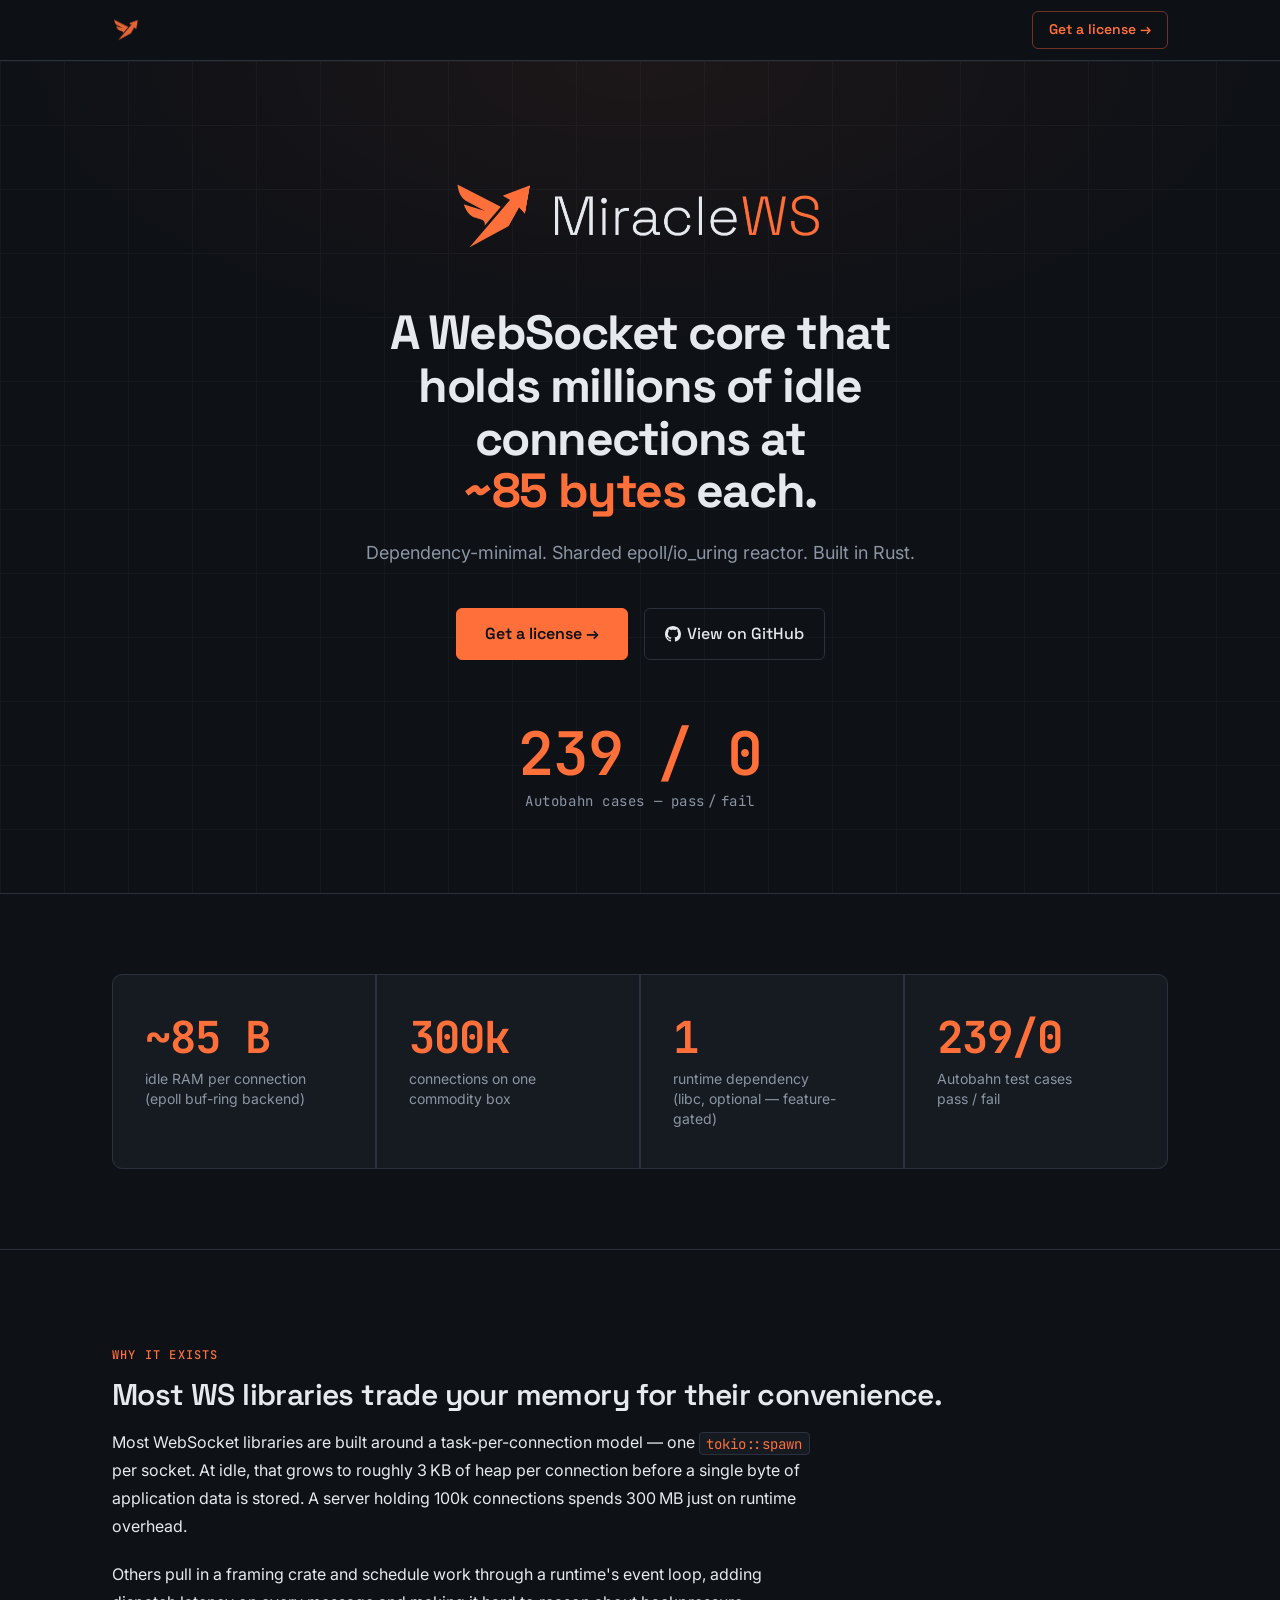
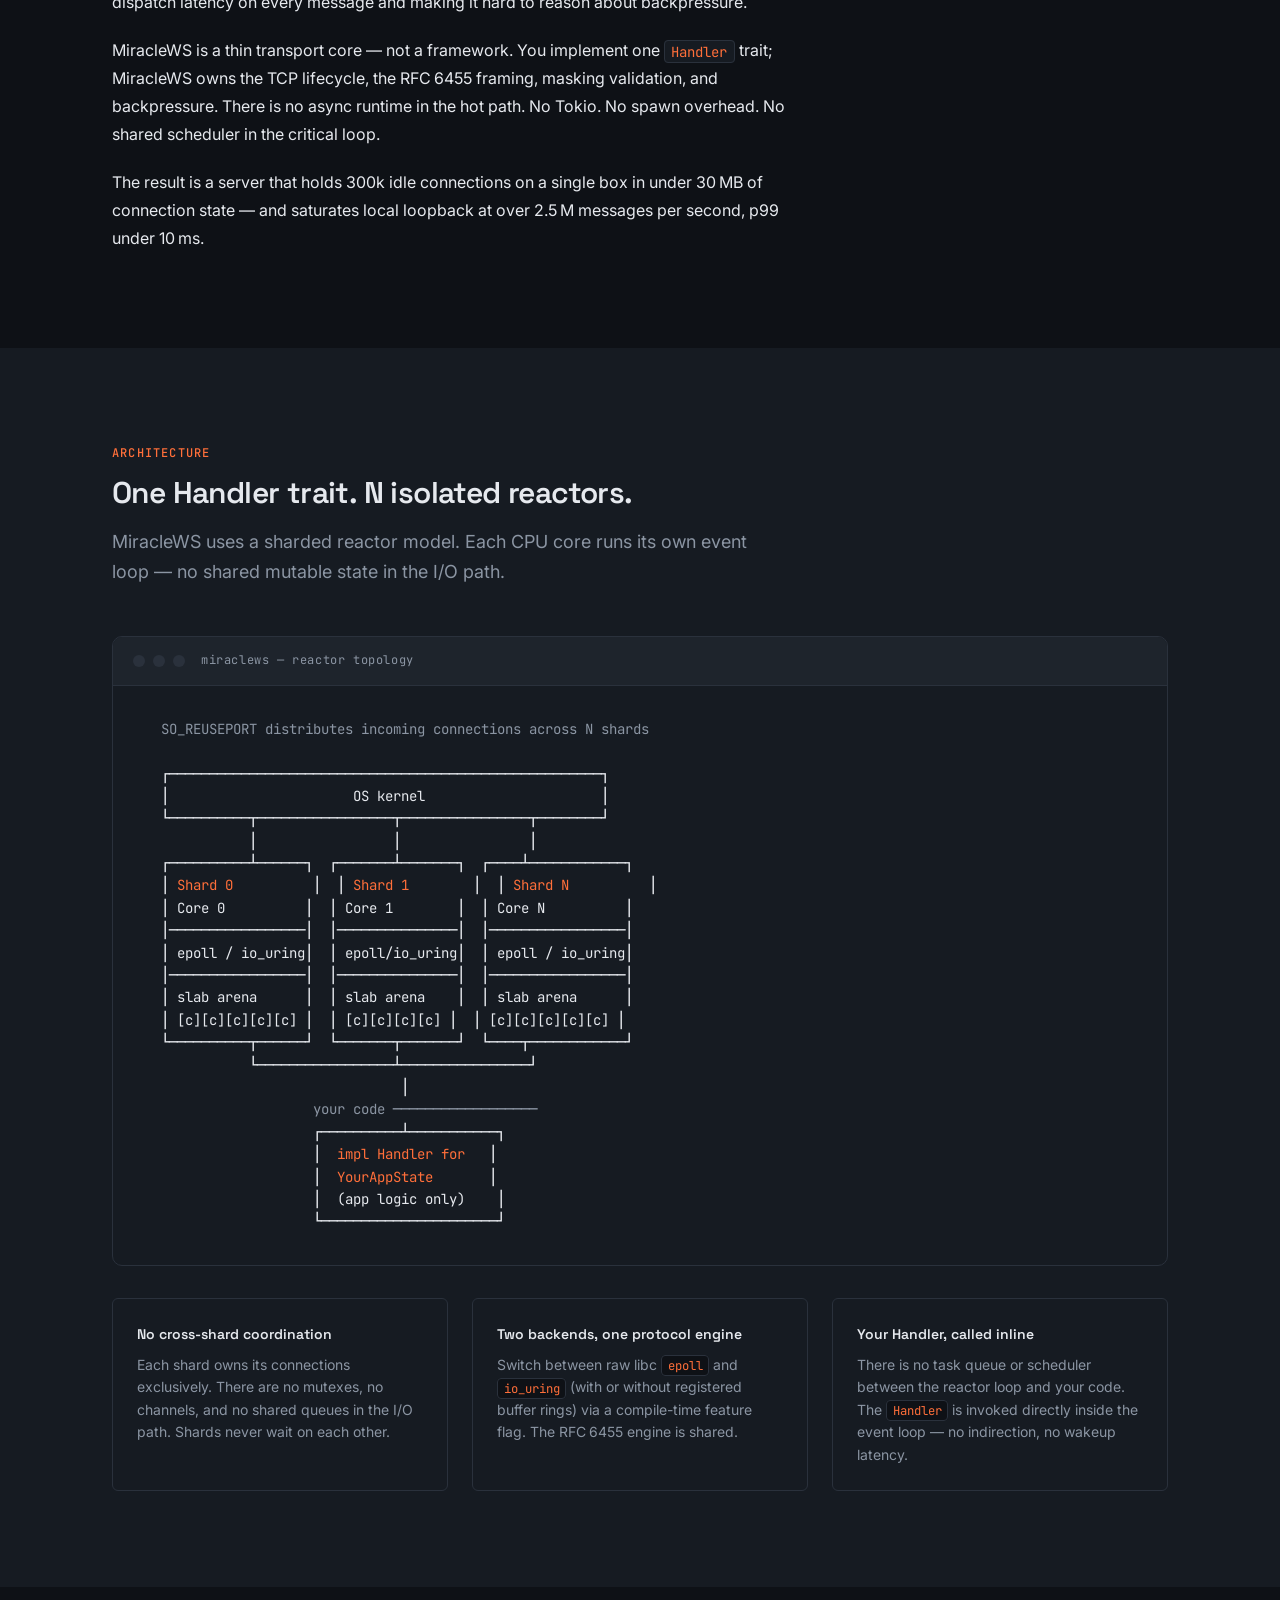
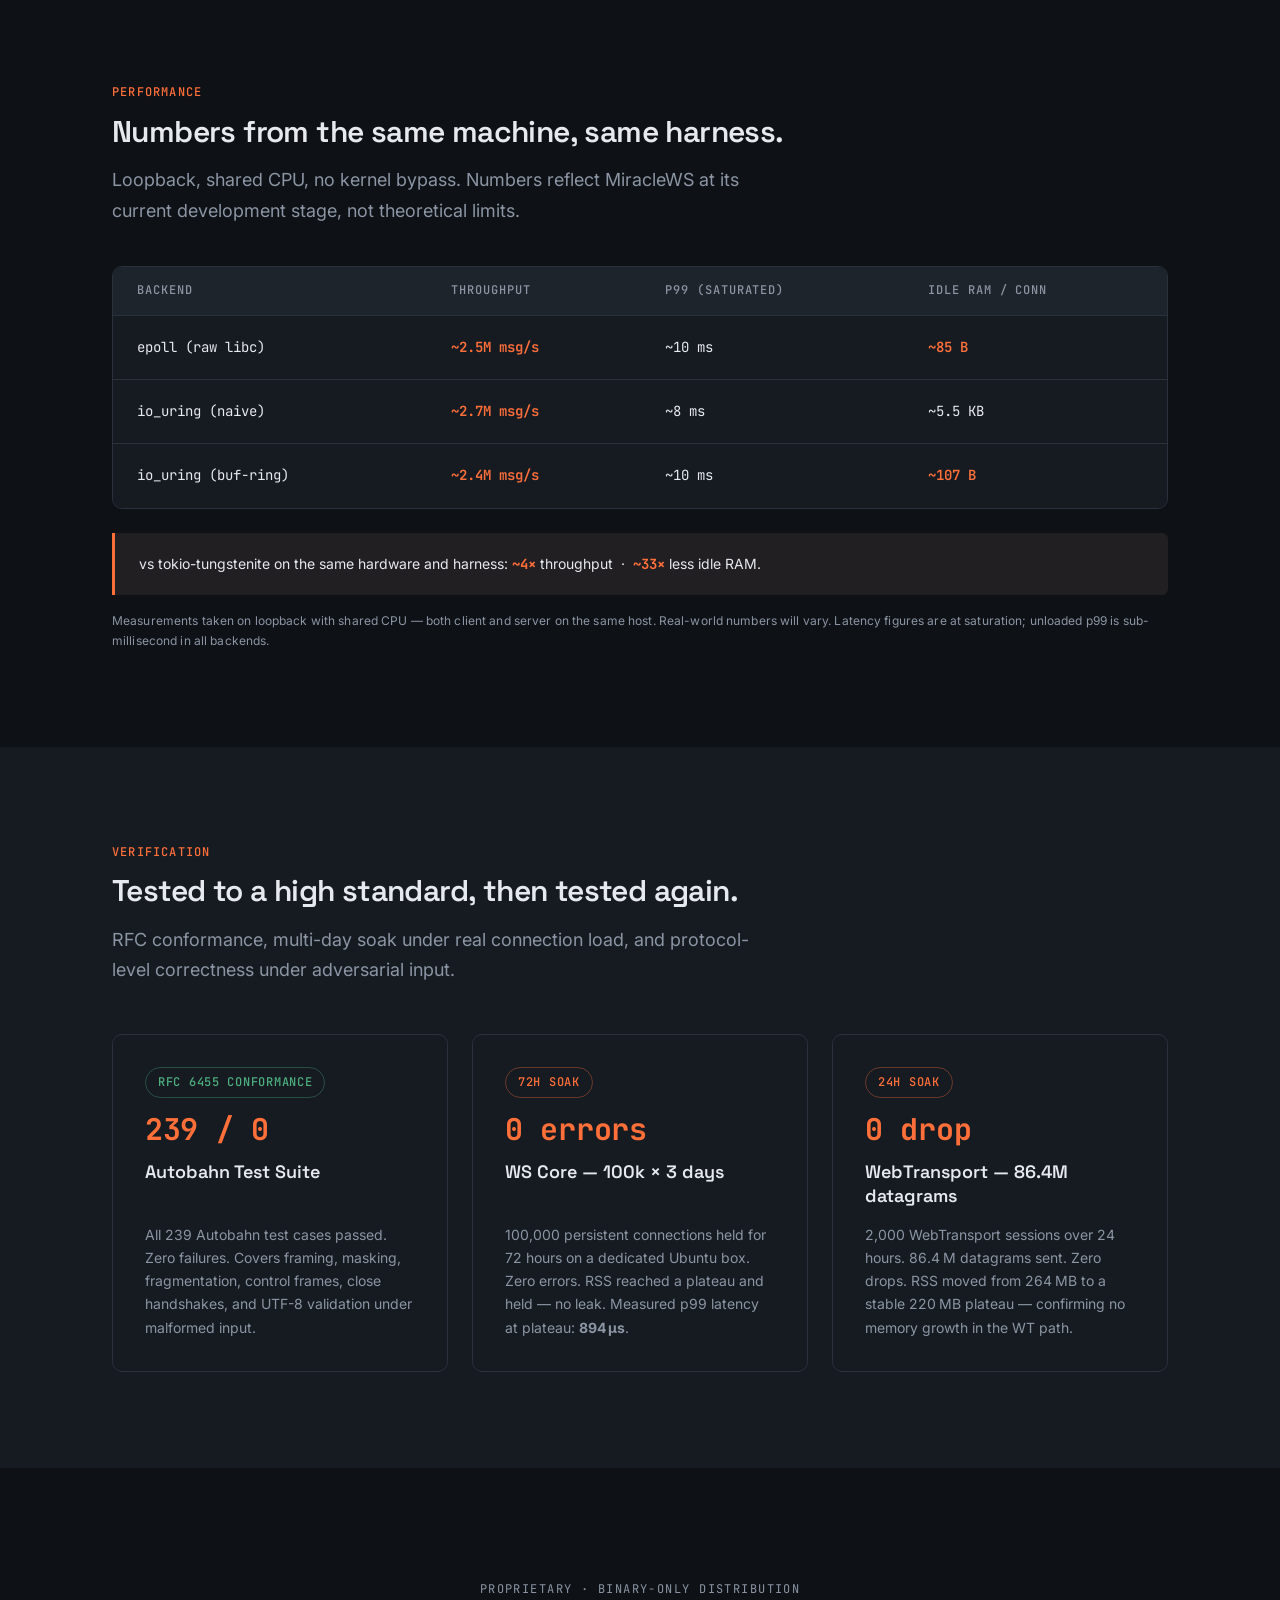
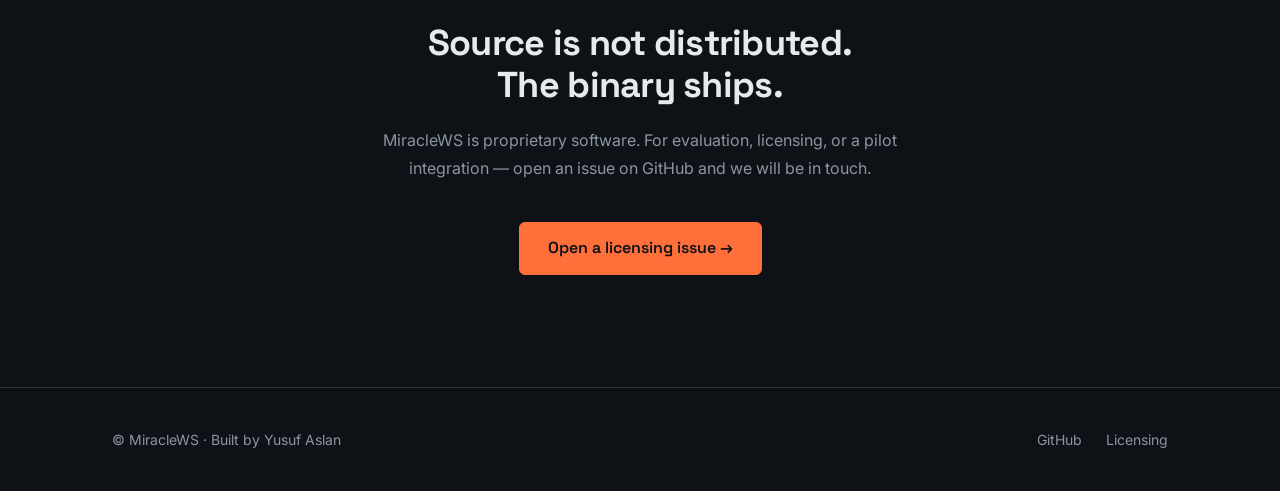
==== docs/index.html @ 21220ff1 "MiracleWS showcase: site, docs, logo, benchmarks" ====
<!DOCTYPE html>
<html lang="en">
<head>
  <meta charset="UTF-8" />
  <meta name="viewport" content="width=device-width, initial-scale=1.0" />
  <title>MiracleWS — high-performance WebSocket core</title>
  <meta name="description" content="A dependency-minimal WebSocket server core in Rust. Sharded epoll/io_uring reactor. ~85 bytes idle RAM per connection. 239/0 Autobahn pass/fail." />

  <!-- Open Graph -->
  <meta property="og:type"        content="website" />
  <meta property="og:url"         content="https://pikyusufaslan.github.io/miraclews/" />
  <meta property="og:title"       content="MiracleWS — high-performance WebSocket core" />
  <meta property="og:description" content="~85 B idle RAM/conn. 300k connections on one box. 1 runtime dependency. 239/0 Autobahn. Built in Rust." />
  <meta property="og:image"       content="assets/og-image.png" />
  <meta name="twitter:card"       content="summary_large_image" />

  <!-- Favicons -->
  <link rel="icon"       type="image/png" sizes="32x32"   href="assets/favicon-32.png" />
  <link rel="apple-touch-icon"             sizes="180x180" href="assets/favicon-180.png" />

  <!-- Fonts -->
  <link rel="preconnect" href="https://fonts.googleapis.com" />
  <link rel="preconnect" href="https://fonts.gstatic.com" crossorigin />
  <link
    rel="stylesheet"
    href="https://fonts.googleapis.com/css2?family=Inter:wght@400;500&family=JetBrains+Mono:wght@400;500;600;700&family=Space+Grotesk:wght@400;500;600;700&display=swap"
  />

  <link rel="stylesheet" href="style.css" />
</head>
<body>

  <!-- ============================================================
       Navigation
       ============================================================ -->
  <nav class="nav" aria-label="Site navigation">
    <div class="nav__inner">
      <a href="#hero" class="nav__logo" aria-label="MiracleWS — back to top">
        <img src="assets/logo-mark.png" alt="MiracleWS mark" height="28" width="28" />
      </a>
      <a href="https://github.com/pikyusufaslan/miraclews/issues" class="nav__cta">
        Get a license →
      </a>
    </div>
  </nav>

  <main>

    <!-- ============================================================
         1. Hero
         ============================================================ -->
    <section class="hero" id="hero" aria-labelledby="hero-heading">
      <div class="hero__inner">

        <a href="https://github.com/pikyusufaslan/miraclews" aria-label="MiracleWS on GitHub">
          <img
            src="assets/logo-wordmark-dark.png"
            alt="MiracleWS"
            class="hero__wordmark"
            width="380"
            height="86"
          />
        </a>

        <h1 class="hero__headline" id="hero-heading">
          A WebSocket core that holds millions of idle connections at
          <mark>~85&nbsp;bytes</mark> each.
        </h1>

        <p class="hero__sub">
          Dependency-minimal. Sharded epoll/io_uring reactor. Built in Rust.
        </p>

        <div class="hero__actions">
          <a
            href="https://github.com/pikyusufaslan/miraclews/issues"
            class="btn-primary"
          >
            Get a license →
          </a>
          <a
            href="https://github.com/pikyusufaslan/miraclews"
            class="btn-ghost"
          >
            <svg width="16" height="16" viewBox="0 0 16 16" fill="currentColor" aria-hidden="true">
              <path d="M8 0C3.58 0 0 3.58 0 8c0 3.54 2.29 6.53 5.47 7.59.4.07.55-.17.55-.38 0-.19-.01-.82-.01-1.49-2.01.37-2.53-.49-2.69-.94-.09-.23-.48-.94-.82-1.13-.28-.15-.68-.52-.01-.53.63-.01 1.08.58 1.23.82.72 1.21 1.87.87 2.33.66.07-.52.28-.87.51-1.07-1.78-.2-3.64-.89-3.64-3.95 0-.87.31-1.59.82-2.15-.08-.2-.36-1.02.08-2.12 0 0 .67-.21 2.2.82.64-.18 1.32-.27 2-.27.68 0 1.36.09 2 .27 1.53-1.04 2.2-.82 2.2-.82.44 1.1.16 1.92.08 2.12.51.56.82 1.27.82 2.15 0 3.07-1.87 3.75-3.65 3.95.29.25.54.73.54 1.48 0 1.07-.01 1.93-.01 2.2 0 .21.15.46.55.38A8.013 8.013 0 0016 8c0-4.42-3.58-8-8-8z"/>
            </svg>
            View on GitHub
          </a>
        </div>

        <!-- Ambient credibility stat -->
        <div class="hero__stat" aria-label="Autobahn test results: 239 pass, 0 fail">
          <span class="hero__stat-number" aria-hidden="true">239 / 0</span>
          <span class="hero__stat-label">Autobahn cases &mdash; pass&thinsp;/&thinsp;fail</span>
        </div>

      </div>
    </section>

    <!-- ============================================================
         2. At a glance — stat cards
         ============================================================ -->
    <section class="stats" aria-labelledby="stats-heading">
      <div class="container">
        <h2 id="stats-heading" class="sr-only">At a glance</h2>
        <div class="stats__grid">

          <div class="stat-card">
            <div class="stat-card__number" aria-label="approximately 85 bytes">~85 B</div>
            <div class="stat-card__label">idle RAM per connection<br />(epoll buf-ring backend)</div>
          </div>

          <div class="stat-card">
            <div class="stat-card__number" aria-label="300 thousand">300k</div>
            <div class="stat-card__label">connections on one commodity box</div>
          </div>

          <div class="stat-card">
            <div class="stat-card__number" aria-label="1">1</div>
            <div class="stat-card__label">runtime dependency<br />(libc, optional — feature-gated)</div>
          </div>

          <div class="stat-card">
            <div class="stat-card__number" aria-label="239 slash 0">239/0</div>
            <div class="stat-card__label">Autobahn test cases<br />pass / fail</div>
          </div>

        </div>
      </div>
    </section>

    <!-- ============================================================
         3. Why
         ============================================================ -->
    <section class="section why" aria-labelledby="why-heading">
      <div class="container">
        <span class="section-label">Why it exists</span>
        <h2 class="section-heading" id="why-heading">Most WS libraries trade your memory for their convenience.</h2>

        <div class="why__body">
          <p>
            Most WebSocket libraries are built around a task-per-connection model — one
            <code>tokio::spawn</code> per socket. At idle, that grows to roughly 3&thinsp;KB of heap
            per connection before a single byte of application data is stored. A server holding
            100k connections spends 300&thinsp;MB just on runtime overhead.
          </p>
          <p>
            Others pull in a framing crate and schedule work through a runtime's event loop,
            adding dispatch latency on every message and making it hard to reason about
            backpressure.
          </p>
          <p>
            MiracleWS is a thin transport core — not a framework. You implement one
            <code>Handler</code> trait; MiracleWS owns the TCP lifecycle, the RFC&thinsp;6455 framing,
            masking validation, and backpressure. There is no async runtime in the hot path.
            No Tokio. No spawn overhead. No shared scheduler in the critical loop.
          </p>
          <p>
            The result is a server that holds 300k idle connections on a single box in under
            30&thinsp;MB of connection state — and saturates local loopback at over 2.5&thinsp;M
            messages per second, p99 under 10&thinsp;ms.
          </p>
        </div>
      </div>
    </section>

    <!-- ============================================================
         4. How it works
         ============================================================ -->
    <section class="section section--alt how" aria-labelledby="how-heading">
      <div class="container">
        <span class="section-label">Architecture</span>
        <h2 class="section-heading" id="how-heading">One Handler trait. N isolated reactors.</h2>
        <p class="section-sub">
          MiracleWS uses a sharded reactor model. Each CPU core runs its own
          event loop — no shared mutable state in the I/O path.
        </p>

        <div class="how__diagram-wrapper" role="img" aria-label="Sharded reactor architecture diagram">
          <div class="how__diagram-header">
            <span class="how__diagram-dot"></span>
            <span class="how__diagram-dot"></span>
            <span class="how__diagram-dot"></span>
            <span class="how__diagram-title">miraclews — reactor topology</span>
          </div>
          <div class="how__diagram">
<pre>
<span class="dia-muted">  SO_REUSEPORT distributes incoming connections across N shards</span>

  ┌──────────────────────────────────────────────────────┐
  │                       OS kernel                      │
  └──────────┬─────────────────┬────────────────┬────────┘
             │                 │                │
  ┌──────────┴──────┐  ┌───────┴───────┐  ┌────┴────────────┐
  │ <span class="dia-accent">Shard 0</span>          │  │ <span class="dia-accent">Shard 1</span>        │  │ <span class="dia-accent">Shard N</span>          │
  │ Core 0          │  │ Core 1        │  │ Core N          │
  │─────────────────│  │───────────────│  │─────────────────│
  │ epoll / io_uring│  │ epoll/io_uring│  │ epoll / io_uring│
  │─────────────────│  │───────────────│  │─────────────────│
  │ slab arena      │  │ slab arena    │  │ slab arena      │
  │ [c][c][c][c][c] │  │ [c][c][c][c] │  │ [c][c][c][c][c] │
  └──────────┬──────┘  └───────┬───────┘  └────┬────────────┘
             └─────────────────┴────────────────┘
                                │
                     <span class="dia-muted">your code ──────────────────</span>
                     ┌──────────┴───────────┐
                     │  <span class="dia-accent">impl Handler for</span>   │
                     │  <span class="dia-accent">YourAppState</span>       │
                     │  (app logic only)    │
                     └──────────────────────┘
</pre>
          </div>
        </div>

        <div class="how__notes">
          <div class="how__note">
            <div class="how__note-title">No cross-shard coordination</div>
            <div class="how__note-body">
              Each shard owns its connections exclusively. There are no mutexes, no channels,
              and no shared queues in the I/O path. Shards never wait on each other.
            </div>
          </div>
          <div class="how__note">
            <div class="how__note-title">Two backends, one protocol engine</div>
            <div class="how__note-body">
              Switch between raw libc <code>epoll</code> and <code>io_uring</code> (with or
              without registered buffer rings) via a compile-time feature flag. The RFC&thinsp;6455
              engine is shared.
            </div>
          </div>
          <div class="how__note">
            <div class="how__note-title">Your Handler, called inline</div>
            <div class="how__note-body">
              There is no task queue or scheduler between the reactor loop and your code. The
              <code>Handler</code> is invoked directly inside the event loop — no indirection,
              no wakeup latency.
            </div>
          </div>
        </div>

      </div>
    </section>

    <!-- ============================================================
         5. Benchmarks
         ============================================================ -->
    <section class="section bench" aria-labelledby="bench-heading">
      <div class="container">
        <span class="section-label">Performance</span>
        <h2 class="section-heading" id="bench-heading">Numbers from the same machine, same harness.</h2>
        <p class="section-sub">
          Loopback, shared CPU, no kernel bypass. Numbers reflect MiracleWS at its current
          development stage, not theoretical limits.
        </p>

        <div class="bench__table-wrapper">
          <table class="bench-table" aria-label="MiracleWS backend benchmark results">
            <thead>
              <tr>
                <th scope="col">Backend</th>
                <th scope="col">Throughput</th>
                <th scope="col">p99 (saturated)</th>
                <th scope="col">Idle RAM / conn</th>
              </tr>
            </thead>
            <tbody>
              <tr>
                <td>epoll (raw libc)</td>
                <td class="num">~2.5M msg/s</td>
                <td class="num-plain">~10 ms</td>
                <td class="num">~85 B</td>
              </tr>
              <tr>
                <td>io_uring (naive)</td>
                <td class="num">~2.7M msg/s</td>
                <td class="num-plain">~8 ms</td>
                <td class="num-plain">~5.5 KB</td>
              </tr>
              <tr>
                <td>io_uring (buf-ring)</td>
                <td class="num">~2.4M msg/s</td>
                <td class="num-plain">~10 ms</td>
                <td class="num">~107 B</td>
              </tr>
            </tbody>
          </table>
        </div>

        <div class="bench__callout" role="note">
          vs tokio-tungstenite on the same hardware and harness:
          <strong>~4×</strong> throughput &nbsp;·&nbsp; <strong>~33×</strong> less idle RAM.
        </div>

        <p class="bench__note">
          Measurements taken on loopback with shared CPU — both client and server on the same
          host. Real-world numbers will vary. Latency figures are at saturation; unloaded
          p99 is sub-millisecond in all backends.
        </p>

      </div>
    </section>

    <!-- ============================================================
         6. Evidence
         ============================================================ -->
    <section class="section section--alt evidence" aria-labelledby="evidence-heading">
      <div class="container">
        <span class="section-label">Verification</span>
        <h2 class="section-heading" id="evidence-heading">Tested to a high standard, then tested again.</h2>
        <p class="section-sub">
          RFC conformance, multi-day soak under real connection load, and protocol-level
          correctness under adversarial input.
        </p>

        <div class="evidence__grid">

          <div class="evidence-card">
            <span class="evidence-card__badge evidence-card__badge--green">RFC 6455 Conformance</span>
            <div class="evidence-card__stat">239 / 0</div>
            <div class="evidence-card__title">Autobahn Test Suite</div>
            <div class="evidence-card__body">
              All 239 Autobahn test cases passed. Zero failures. Covers framing, masking,
              fragmentation, control frames, close handshakes, and UTF-8 validation under
              malformed input.
            </div>
          </div>

          <div class="evidence-card">
            <span class="evidence-card__badge">72h Soak</span>
            <div class="evidence-card__stat">0 errors</div>
            <div class="evidence-card__title">WS Core — 100k × 3 days</div>
            <div class="evidence-card__body">
              100,000 persistent connections held for 72 hours on a dedicated Ubuntu box.
              Zero errors. RSS reached a plateau and held — no leak. Measured p99 latency
              at plateau: <strong>894&thinsp;µs</strong>.
            </div>
          </div>

          <div class="evidence-card">
            <span class="evidence-card__badge">24h Soak</span>
            <div class="evidence-card__stat">0 drop</div>
            <div class="evidence-card__title">WebTransport — 86.4M datagrams</div>
            <div class="evidence-card__body">
              2,000 WebTransport sessions over 24 hours. 86.4&thinsp;M datagrams sent. Zero
              drops. RSS moved from 264&thinsp;MB to a stable 220&thinsp;MB plateau —
              confirming no memory growth in the WT path.
            </div>
          </div>

        </div>
      </div>
    </section>

    <!-- ============================================================
         7. Licensing CTA
         ============================================================ -->
    <section class="cta-section" aria-labelledby="cta-heading">
      <div class="container">
        <div class="cta-section__inner">
          <p class="cta-section__eyebrow">Proprietary · Binary-only distribution</p>
          <h2 class="cta-section__heading" id="cta-heading">
            Source is not distributed.<br />The binary ships.
          </h2>
          <div class="cta-section__body">
            <p>
              MiracleWS is proprietary software. For evaluation, licensing, or a
              pilot integration — open an issue on GitHub and we will be in touch.
            </p>
          </div>
          <a
            href="https://github.com/pikyusufaslan/miraclews/issues"
            class="btn-primary"
          >
            Open a licensing issue →
          </a>
        </div>
      </div>
    </section>

  </main>

  <!-- ============================================================
       Footer
       ============================================================ -->
  <footer class="footer">
    <div class="footer__inner">
      <span class="footer__copy">© MiracleWS · Built by Yusuf Aslan</span>
      <nav class="footer__links" aria-label="Footer links">
        <a
          href="https://github.com/pikyusufaslan/miraclews"
          class="footer__link"
        >GitHub</a>
        <a
          href="https://github.com/pikyusufaslan/miraclews/issues"
          class="footer__link"
        >Licensing</a>
      </nav>
    </div>
  </footer>

  <!-- Screen-reader utility -->
  <style>
    .sr-only {
      position: absolute;
      width: 1px;
      height: 1px;
      padding: 0;
      margin: -1px;
      overflow: hidden;
      clip: rect(0, 0, 0, 0);
      white-space: nowrap;
      border-width: 0;
    }
  </style>

</body>
</html>
---- docs/style.css ----
/* ================================================================
   MIRACLEWS — style.css
   Dark infrastructure product landing. Systems engineers audience.
   Palette: base/panel/hairline/text/muted/accent strictly from vars.
   ================================================================ */

/* ----------------------------------------------------------------
   1. Custom properties
   ---------------------------------------------------------------- */
:root {
  --base:     #0E1116;
  --panel:    #161B22;
  --hairline: #2A313C;
  --text:     #E6E9EE;
  --muted:    #8B95A3;
  --accent:   #FF6F3A;

  --font-display: 'Space Grotesk', system-ui, sans-serif;
  --font-body:    'Inter', system-ui, sans-serif;
  --font-mono:    'JetBrains Mono', 'Fira Code', monospace;

  --radius:   6px;
  --radius-lg: 10px;
  --container: 1120px;

  /* Type scale */
  --text-xs:   0.75rem;   /* 12px */
  --text-sm:   0.875rem;  /* 14px */
  --text-base: 1rem;      /* 16px */
  --text-lg:   1.125rem;  /* 18px */
  --text-xl:   1.25rem;   /* 20px */
  --text-2xl:  1.5rem;    /* 24px */
  --text-3xl:  1.875rem;  /* 30px */
  --text-4xl:  2.25rem;   /* 36px */
  --text-5xl:  3rem;      /* 48px */
  --text-6xl:  3.75rem;   /* 60px */
}

/* ----------------------------------------------------------------
   2. Reset & base
   ---------------------------------------------------------------- */
*, *::before, *::after {
  box-sizing: border-box;
  margin: 0;
  padding: 0;
}

html {
  scroll-behavior: smooth;
}

body {
  background-color: var(--base);
  color: var(--text);
  font-family: var(--font-body);
  font-size: var(--text-base);
  line-height: 1.65;
  -webkit-font-smoothing: antialiased;
  -moz-osx-font-smoothing: grayscale;
}

img {
  display: block;
  max-width: 100%;
  height: auto;
}

a {
  color: inherit;
  text-decoration: none;
}

/* ----------------------------------------------------------------
   3. Typography base
   ---------------------------------------------------------------- */
h1, h2, h3, h4 {
  font-family: var(--font-display);
  line-height: 1.15;
  color: var(--text);
  letter-spacing: -0.02em;
}

code, pre {
  font-family: var(--font-mono);
}

/* ----------------------------------------------------------------
   4. Layout utilities
   ---------------------------------------------------------------- */
.container {
  max-width: var(--container);
  margin-inline: auto;
  padding-inline: 2rem;
}

/* Sections use padding directly via section-specific rules.
   A shared .section class sets vertical rhythm.
   NOTE: all section padding declarations live here — no overrides
   elsewhere — to avoid specificity cancellation. */
.section {
  padding-block: 6rem;
}

.section--alt {
  background-color: var(--panel);
}

.section--flush-top {
  padding-top: 0;
}

/* Section heading block */
.section-label {
  display: block;
  font-family: var(--font-mono);
  font-size: var(--text-xs);
  font-weight: 500;
  letter-spacing: 0.1em;
  text-transform: uppercase;
  color: var(--accent);
  margin-bottom: 0.75rem;
}

.section-heading {
  font-size: clamp(var(--text-2xl), 3vw, var(--text-3xl));
  font-weight: 600;
  margin-bottom: 1rem;
}

.section-sub {
  font-size: var(--text-lg);
  color: var(--muted);
  max-width: 60ch;
  line-height: 1.7;
}

/* ----------------------------------------------------------------
   5. Navigation
   ---------------------------------------------------------------- */
.nav {
  position: sticky;
  top: 0;
  z-index: 100;
  /* Fallback for browsers without color-mix */
  background-color: rgba(14, 17, 22, 0.88);
  background-color: color-mix(in srgb, var(--base) 88%, transparent);
  backdrop-filter: blur(12px);
  -webkit-backdrop-filter: blur(12px);
  border-bottom: 1px solid var(--hairline);
}

.nav__inner {
  max-width: var(--container);
  margin-inline: auto;
  padding-inline: 2rem;
  height: 60px;
  display: flex;
  align-items: center;
  justify-content: space-between;
}

.nav__logo {
  display: flex;
  align-items: center;
  gap: 0.5rem;
  opacity: 0.9;
  transition: opacity 0.15s ease;
}

.nav__logo:hover,
.nav__logo:focus-visible {
  opacity: 1;
}

.nav__logo img {
  height: 28px;
  width: auto;
}

.nav__cta {
  font-family: var(--font-display);
  font-size: var(--text-sm);
  font-weight: 600;
  color: var(--accent);
  border: 1px solid color-mix(in srgb, var(--accent) 40%, transparent);
  padding: 0.4rem 1rem;
  border-radius: var(--radius);
  transition: background-color 0.15s ease, border-color 0.15s ease;
}

.nav__cta:hover,
.nav__cta:focus-visible {
  background-color: color-mix(in srgb, var(--accent) 10%, transparent);
  border-color: var(--accent);
  outline: none;
}

/* ----------------------------------------------------------------
   6. Hero
   ---------------------------------------------------------------- */
.hero {
  padding-block: 7rem 5rem;
  text-align: center;
  position: relative;
  overflow: hidden;
}

/* Subtle diagonal grid texture — engineered, not decorative */
.hero::before {
  content: '';
  position: absolute;
  inset: 0;
  background-image:
    linear-gradient(
      var(--hairline) 1px,
      transparent 1px
    ),
    linear-gradient(
      90deg,
      var(--hairline) 1px,
      transparent 1px
    );
  background-size: 64px 64px;
  opacity: 0.25;
  pointer-events: none;
}

/* Radial glow from center — very subtle */
.hero::after {
  content: '';
  position: absolute;
  inset: 0;
  background: radial-gradient(
    ellipse 70% 50% at 50% 0%,
    color-mix(in srgb, var(--accent) 6%, transparent),
    transparent 70%
  );
  pointer-events: none;
}

.hero__inner {
  position: relative;
  z-index: 1;
  max-width: var(--container);
  margin-inline: auto;
  padding-inline: 2rem;
}

.hero__wordmark {
  max-width: 380px;
  margin-inline: auto;
  margin-bottom: 3rem;
  animation: fadeUp 0.6s cubic-bezier(0.16, 1, 0.3, 1) both;
}

.hero__headline {
  font-size: clamp(var(--text-3xl), 5vw, var(--text-5xl));
  font-weight: 700;
  max-width: 18ch;
  margin-inline: auto;
  margin-bottom: 1.25rem;
  line-height: 1.1;
  letter-spacing: -0.03em;
  animation: fadeUp 0.6s 0.1s cubic-bezier(0.16, 1, 0.3, 1) both;
}

/* Ember on key phrase */
.hero__headline mark {
  background: none;
  color: var(--accent);
}

.hero__sub {
  font-size: var(--text-lg);
  color: var(--muted);
  max-width: 52ch;
  margin-inline: auto;
  margin-bottom: 2.5rem;
  line-height: 1.65;
  animation: fadeUp 0.6s 0.2s cubic-bezier(0.16, 1, 0.3, 1) both;
}

.hero__actions {
  display: flex;
  gap: 1rem;
  justify-content: center;
  align-items: center;
  flex-wrap: wrap;
  margin-bottom: 4rem;
  animation: fadeUp 0.6s 0.3s cubic-bezier(0.16, 1, 0.3, 1) both;
}

/* Primary CTA */
.btn-primary {
  display: inline-flex;
  align-items: center;
  gap: 0.5rem;
  font-family: var(--font-display);
  font-size: var(--text-base);
  font-weight: 600;
  color: var(--base);
  background-color: var(--accent);
  padding: 0.75rem 1.75rem;
  border-radius: var(--radius);
  border: 1px solid var(--accent);
  transition: background-color 0.15s ease, transform 0.15s ease;
  cursor: pointer;
}

.btn-primary:hover {
  background-color: color-mix(in srgb, var(--accent) 85%, #fff);
}

.btn-primary:active {
  transform: translateY(1px);
}

.btn-primary:focus-visible {
  outline: 2px solid var(--accent);
  outline-offset: 3px;
}

/* Secondary link */
.btn-ghost {
  display: inline-flex;
  align-items: center;
  gap: 0.375rem;
  font-family: var(--font-display);
  font-size: var(--text-base);
  font-weight: 500;
  color: var(--text);
  padding: 0.75rem 1.25rem;
  border-radius: var(--radius);
  border: 1px solid var(--hairline);
  transition: border-color 0.15s ease, color 0.15s ease;
}

.btn-ghost:hover {
  border-color: color-mix(in srgb, var(--hairline) 50%, var(--muted));
  color: var(--text);
}

.btn-ghost:focus-visible {
  outline: 2px solid var(--accent);
  outline-offset: 3px;
}

/* Hero ambient stat */
.hero__stat {
  display: inline-flex;
  flex-direction: column;
  align-items: center;
  gap: 0.375rem;
  animation: fadeUp 0.6s 0.4s cubic-bezier(0.16, 1, 0.3, 1) both;
}

.hero__stat-number {
  font-family: var(--font-mono);
  font-size: clamp(var(--text-4xl), 6vw, var(--text-6xl));
  font-weight: 600;
  color: var(--accent);
  line-height: 1;
  letter-spacing: -0.02em;
}

.hero__stat-label {
  font-family: var(--font-mono);
  font-size: var(--text-sm);
  color: var(--muted);
  letter-spacing: 0.04em;
}

/* ----------------------------------------------------------------
   7. Stats grid (At a glance)
   ---------------------------------------------------------------- */
.stats {
  padding-block: 5rem;
  border-top: 1px solid var(--hairline);
  border-bottom: 1px solid var(--hairline);
}

.stats__grid {
  display: grid;
  grid-template-columns: repeat(4, 1fr);
  gap: 1.5px;
  background-color: var(--hairline);
  border: 1px solid var(--hairline);
  border-radius: var(--radius-lg);
  overflow: hidden;
}

.stat-card {
  background-color: var(--panel);
  padding: 2.5rem 2rem;
  display: flex;
  flex-direction: column;
  gap: 0.625rem;
}

.stat-card__number {
  font-family: var(--font-mono);
  font-size: clamp(var(--text-3xl), 4vw, 2.75rem);
  font-weight: 700;
  color: var(--accent);
  line-height: 1;
  letter-spacing: -0.02em;
}

.stat-card__label {
  font-size: var(--text-sm);
  color: var(--muted);
  line-height: 1.4;
  font-weight: 400;
}

/* ----------------------------------------------------------------
   8. Why section
   ---------------------------------------------------------------- */
.why__body {
  max-width: 70ch;
}

.why__body p {
  color: var(--text);
  margin-bottom: 1.25rem;
  font-size: var(--text-base);
  line-height: 1.75;
}

.why__body p:last-child {
  margin-bottom: 0;
}

/* Global inline code style — used in why, how notes, bench, etc. */
:not(pre) > code {
  font-family: var(--font-mono);
  font-size: 0.875em;
  background-color: var(--panel);
  border: 1px solid var(--hairline);
  padding: 0.125em 0.45em;
  border-radius: 4px;
  color: var(--accent);
}

/* In section--alt panels, panel bg same as parent; use hairline bg instead */
.section--alt :not(pre) > code {
  background-color: var(--base);
}

/* ----------------------------------------------------------------
   9. How it works
   ---------------------------------------------------------------- */
.how__diagram-wrapper {
  margin-top: 3rem;
  background-color: var(--panel);
  border: 1px solid var(--hairline);
  border-radius: var(--radius-lg);
  overflow: hidden;
}

.how__diagram-header {
  display: flex;
  align-items: center;
  gap: 0.5rem;
  padding: 0.875rem 1.25rem;
  border-bottom: 1px solid var(--hairline);
  background-color: color-mix(in srgb, var(--hairline) 40%, var(--panel));
}

/* Traffic-light dots — engineering terminal aesthetic */
.how__diagram-dot {
  width: 12px;
  height: 12px;
  border-radius: 50%;
  background-color: var(--hairline);
}

.how__diagram-title {
  font-family: var(--font-mono);
  font-size: var(--text-xs);
  color: var(--muted);
  letter-spacing: 0.05em;
  margin-left: 0.5rem;
}

.how__diagram pre {
  padding: 2rem;
  font-family: var(--font-mono);
  font-size: clamp(0.65rem, 1.1vw, var(--text-sm));
  line-height: 1.6;
  color: var(--text);
  overflow-x: auto;
  white-space: pre;
  tab-size: 2;
  /* Ensure scroll doesn't bleed outside rounded wrapper */
  -webkit-overflow-scrolling: touch;
}

/* Color annotations within the diagram */
.how__diagram .dia-accent {
  color: var(--accent);
}

.how__diagram .dia-muted {
  color: var(--muted);
}

.how__notes {
  display: grid;
  grid-template-columns: repeat(3, 1fr);
  gap: 1.5rem;
  margin-top: 2rem;
}

.how__note {
  padding: 1.5rem;
  background-color: var(--panel);
  border: 1px solid var(--hairline);
  border-radius: var(--radius);
}

.how__note-title {
  font-family: var(--font-display);
  font-size: var(--text-sm);
  font-weight: 600;
  color: var(--text);
  margin-bottom: 0.5rem;
}

.how__note-body {
  font-size: var(--text-sm);
  color: var(--muted);
  line-height: 1.6;
}

/* ----------------------------------------------------------------
   10. Benchmarks
   ---------------------------------------------------------------- */
.bench__table-wrapper {
  margin-top: 2.5rem;
  border: 1px solid var(--hairline);
  border-radius: var(--radius-lg);
  overflow: hidden;
  overflow-x: auto;
}

table.bench-table {
  width: 100%;
  border-collapse: collapse;
  font-size: var(--text-sm);
}

.bench-table thead {
  background-color: color-mix(in srgb, var(--hairline) 40%, var(--panel));
  border-bottom: 1px solid var(--hairline);
}

.bench-table th {
  padding: 0.875rem 1.5rem;
  text-align: left;
  font-family: var(--font-mono);
  font-size: var(--text-xs);
  font-weight: 500;
  letter-spacing: 0.08em;
  text-transform: uppercase;
  color: var(--muted);
  white-space: nowrap;
}

.bench-table td {
  padding: 1.25rem 1.5rem;
  border-bottom: 1px solid var(--hairline);
  vertical-align: middle;
  color: var(--text);
}

.bench-table tbody tr:last-child td {
  border-bottom: none;
}

.bench-table tbody tr {
  background-color: var(--panel);
  transition: background-color 0.12s ease;
}

.bench-table tbody tr:hover {
  background-color: color-mix(in srgb, var(--panel) 80%, var(--hairline));
}

/* Backend name cell */
.bench-table td:first-child {
  font-family: var(--font-mono);
  font-size: var(--text-sm);
  color: var(--text);
  white-space: nowrap;
}

/* Numeric cells */
.bench-table td.num {
  font-family: var(--font-mono);
  font-weight: 600;
  color: var(--accent);
  white-space: nowrap;
}

.bench-table td.num-plain {
  font-family: var(--font-mono);
  color: var(--text);
  white-space: nowrap;
}

/* Callout */
.bench__callout {
  margin-top: 1.5rem;
  padding: 1.25rem 1.5rem;
  border-left: 3px solid var(--accent);
  background-color: color-mix(in srgb, var(--accent) 5%, var(--panel));
  border-radius: 0 var(--radius) var(--radius) 0;
  font-size: var(--text-sm);
  color: var(--text);
  line-height: 1.6;
}

.bench__callout strong {
  color: var(--accent);
  font-family: var(--font-mono);
}

.bench__note {
  margin-top: 1rem;
  font-size: var(--text-xs);
  color: var(--muted);
  letter-spacing: 0.01em;
}

/* ----------------------------------------------------------------
   11. Evidence
   ---------------------------------------------------------------- */
.evidence__grid {
  display: grid;
  grid-template-columns: repeat(3, 1fr);
  gap: 1.5rem;
  margin-top: 3rem;
}

.evidence-card {
  background-color: var(--panel);
  border: 1px solid var(--hairline);
  border-radius: var(--radius-lg);
  padding: 2rem;
  display: flex;
  flex-direction: column;
  gap: 1rem;
}

.evidence-card__badge {
  display: inline-flex;
  align-items: center;
  gap: 0.375rem;
  font-family: var(--font-mono);
  font-size: var(--text-xs);
  font-weight: 500;
  letter-spacing: 0.06em;
  text-transform: uppercase;
  color: var(--accent);
  padding: 0.3rem 0.75rem;
  border: 1px solid color-mix(in srgb, var(--accent) 35%, transparent);
  border-radius: 100px;
  width: fit-content;
}

/* Green badge variant for "passed" */
.evidence-card__badge--green {
  color: #4CAF7D;
  border-color: color-mix(in srgb, #4CAF7D 35%, transparent);
}

.evidence-card__title {
  font-family: var(--font-display);
  font-size: var(--text-lg);
  font-weight: 600;
  color: var(--text);
  line-height: 1.3;
}

.evidence-card__stat {
  font-family: var(--font-mono);
  font-size: clamp(var(--text-2xl), 3vw, var(--text-3xl));
  font-weight: 700;
  color: var(--accent);
  line-height: 1;
  letter-spacing: -0.01em;
}

.evidence-card__body {
  font-size: var(--text-sm);
  color: var(--muted);
  line-height: 1.65;
  margin-top: auto;
}

/* ----------------------------------------------------------------
   12. Licensing CTA
   ---------------------------------------------------------------- */
.cta-section {
  padding-block: 7rem;
  text-align: center;
}

.cta-section__inner {
  max-width: 640px;
  margin-inline: auto;
}

.cta-section__eyebrow {
  font-family: var(--font-mono);
  font-size: var(--text-xs);
  letter-spacing: 0.12em;
  text-transform: uppercase;
  color: var(--muted);
  margin-bottom: 1.5rem;
}

.cta-section__heading {
  font-size: clamp(var(--text-2xl), 4vw, var(--text-4xl));
  font-weight: 700;
  margin-bottom: 1.25rem;
  line-height: 1.15;
}

.cta-section__body {
  font-size: var(--text-base);
  color: var(--muted);
  line-height: 1.75;
  margin-bottom: 2.5rem;
  max-width: 52ch;
  margin-inline: auto;
}

.cta-section__body p {
  margin-bottom: 0;
}

/* ----------------------------------------------------------------
   13. Footer
   ---------------------------------------------------------------- */
.footer {
  border-top: 1px solid var(--hairline);
  padding-block: 2.5rem;
}

.footer__inner {
  max-width: var(--container);
  margin-inline: auto;
  padding-inline: 2rem;
  display: flex;
  align-items: center;
  justify-content: space-between;
  flex-wrap: wrap;
  gap: 1rem;
}

.footer__copy {
  font-size: var(--text-sm);
  color: var(--muted);
}

.footer__links {
  display: flex;
  gap: 1.5rem;
  align-items: center;
}

.footer__link {
  font-size: var(--text-sm);
  color: var(--muted);
  transition: color 0.15s ease;
}

.footer__link:hover {
  color: var(--text);
}

.footer__link:focus-visible {
  outline: 2px solid var(--accent);
  outline-offset: 3px;
  border-radius: 2px;
}

/* ----------------------------------------------------------------
   14. Animations
   ---------------------------------------------------------------- */
@keyframes fadeUp {
  from {
    opacity: 0;
    transform: translateY(18px);
  }
  to {
    opacity: 1;
    transform: translateY(0);
  }
}

/* ----------------------------------------------------------------
   15. Focus visible (global)
   ---------------------------------------------------------------- */
:focus-visible {
  outline: 2px solid var(--accent);
  outline-offset: 3px;
  border-radius: 3px;
}

/* Reset for elements that handle focus themselves */
:focus:not(:focus-visible) {
  outline: none;
}

/* ----------------------------------------------------------------
   16. Responsive
   ---------------------------------------------------------------- */

/* ≤ 900px — collapse stats to 2 cols, how notes to 1 col */
@media (max-width: 900px) {
  .stats__grid {
    grid-template-columns: repeat(2, 1fr);
  }

  .how__notes {
    grid-template-columns: repeat(2, 1fr);
  }

  .evidence__grid {
    grid-template-columns: repeat(2, 1fr);
  }
}

/* ≤ 640px — full mobile */
@media (max-width: 640px) {
  .container {
    padding-inline: 1.25rem;
  }

  .section {
    padding-block: 4rem;
  }

  .nav__inner {
    padding-inline: 1.25rem;
  }

  .hero {
    padding-block: 4.5rem 3.5rem;
  }

  .hero__inner {
    padding-inline: 1.25rem;
  }

  .hero__wordmark {
    max-width: 260px;
    margin-bottom: 2rem;
  }

  .stats {
    padding-block: 3.5rem;
  }

  .stats__grid {
    grid-template-columns: repeat(2, 1fr);
  }

  .stat-card {
    padding: 1.75rem 1.25rem;
  }

  .how__notes {
    grid-template-columns: 1fr;
  }

  .evidence__grid {
    grid-template-columns: 1fr;
  }

  .bench__table-wrapper {
    margin-inline: -1.25rem;
    border-radius: 0;
    border-left: none;
    border-right: none;
  }

  .bench-table th,
  .bench-table td {
    padding: 0.875rem 1rem;
  }

  .footer__inner {
    flex-direction: column;
    align-items: flex-start;
    padding-inline: 1.25rem;
  }

  .cta-section {
    padding-block: 4.5rem;
  }
}

/* ≤ 420px */
@media (max-width: 420px) {
  .stats__grid {
    grid-template-columns: 1fr;
  }

  .hero__actions {
    flex-direction: column;
    align-items: stretch;
  }

  .btn-primary,
  .btn-ghost {
    justify-content: center;
  }
}

/* ----------------------------------------------------------------
   17. Reduced motion
   ---------------------------------------------------------------- */
@media (prefers-reduced-motion: reduce) {
  html {
    scroll-behavior: auto;
  }

  *,
  *::before,
  *::after {
    animation-duration: 0.01ms !important;
    animation-iteration-count: 1 !important;
    transition-duration: 0.01ms !important;
  }
}
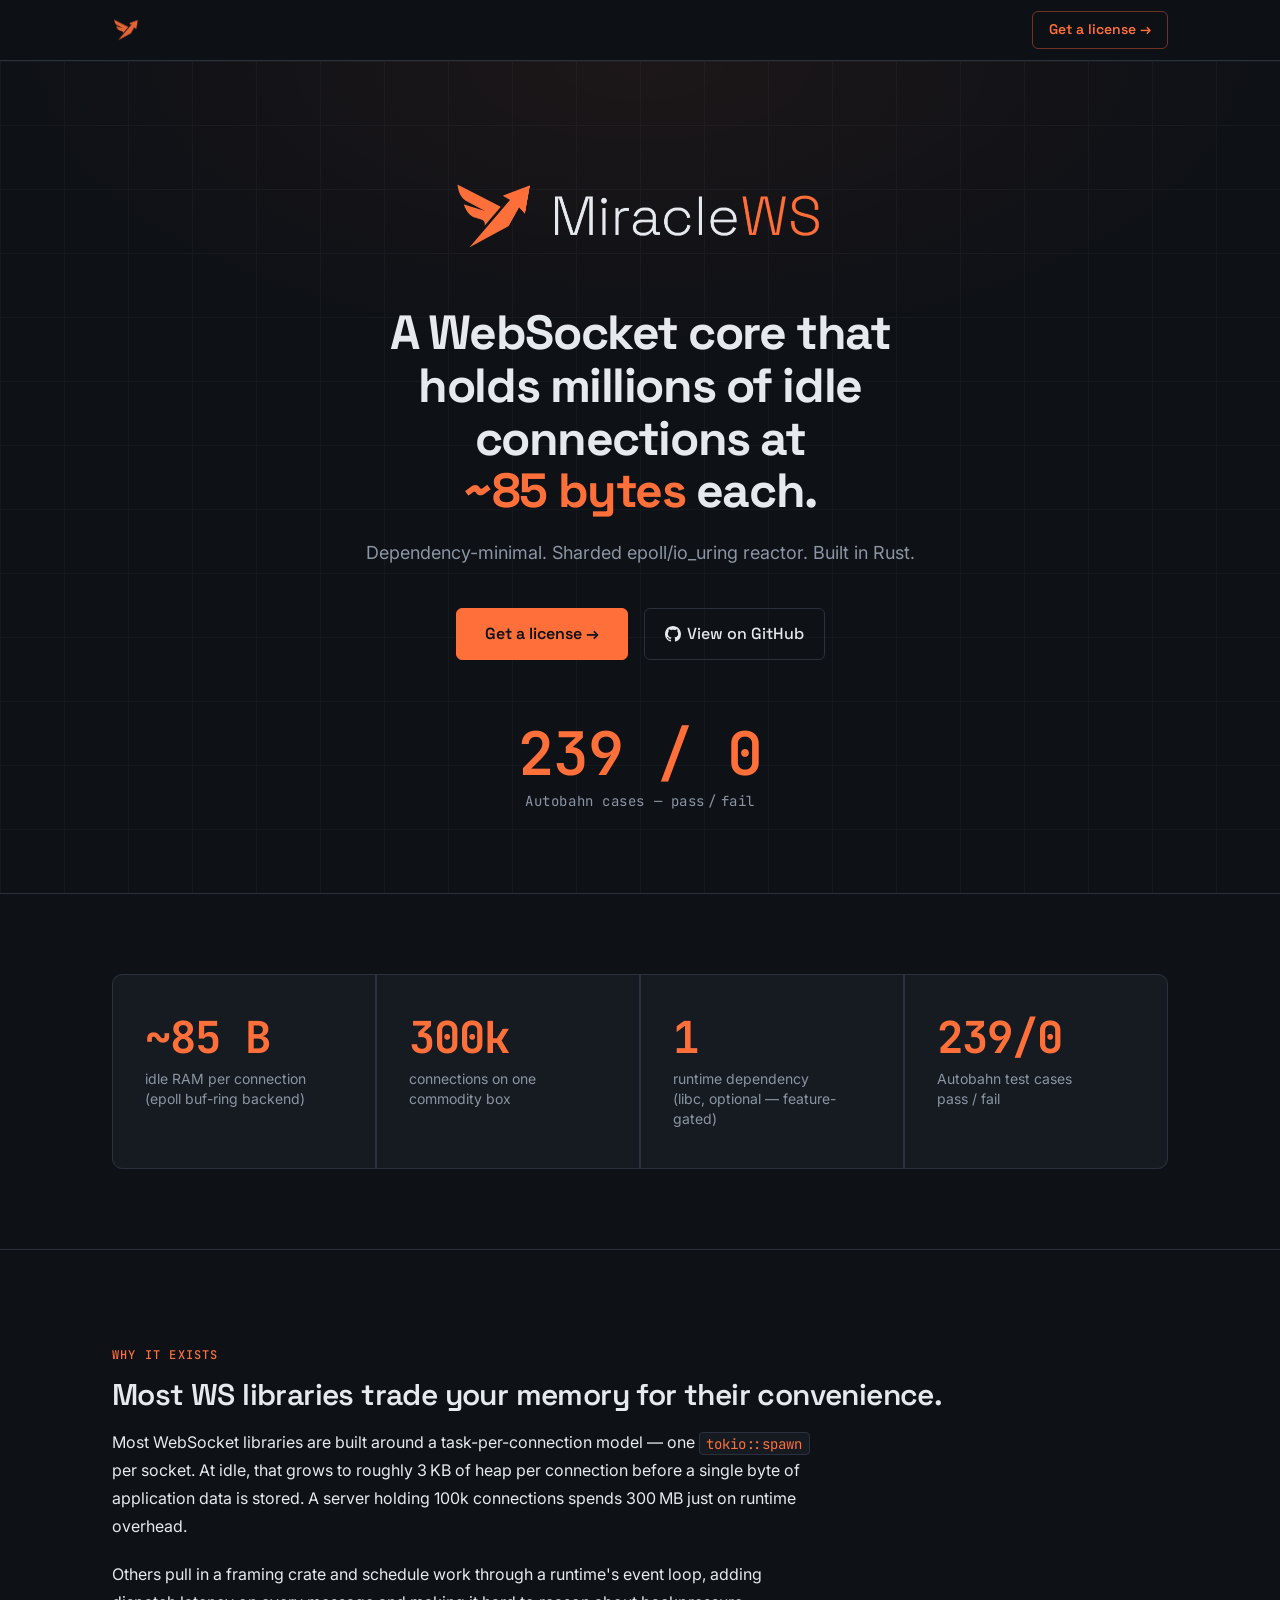
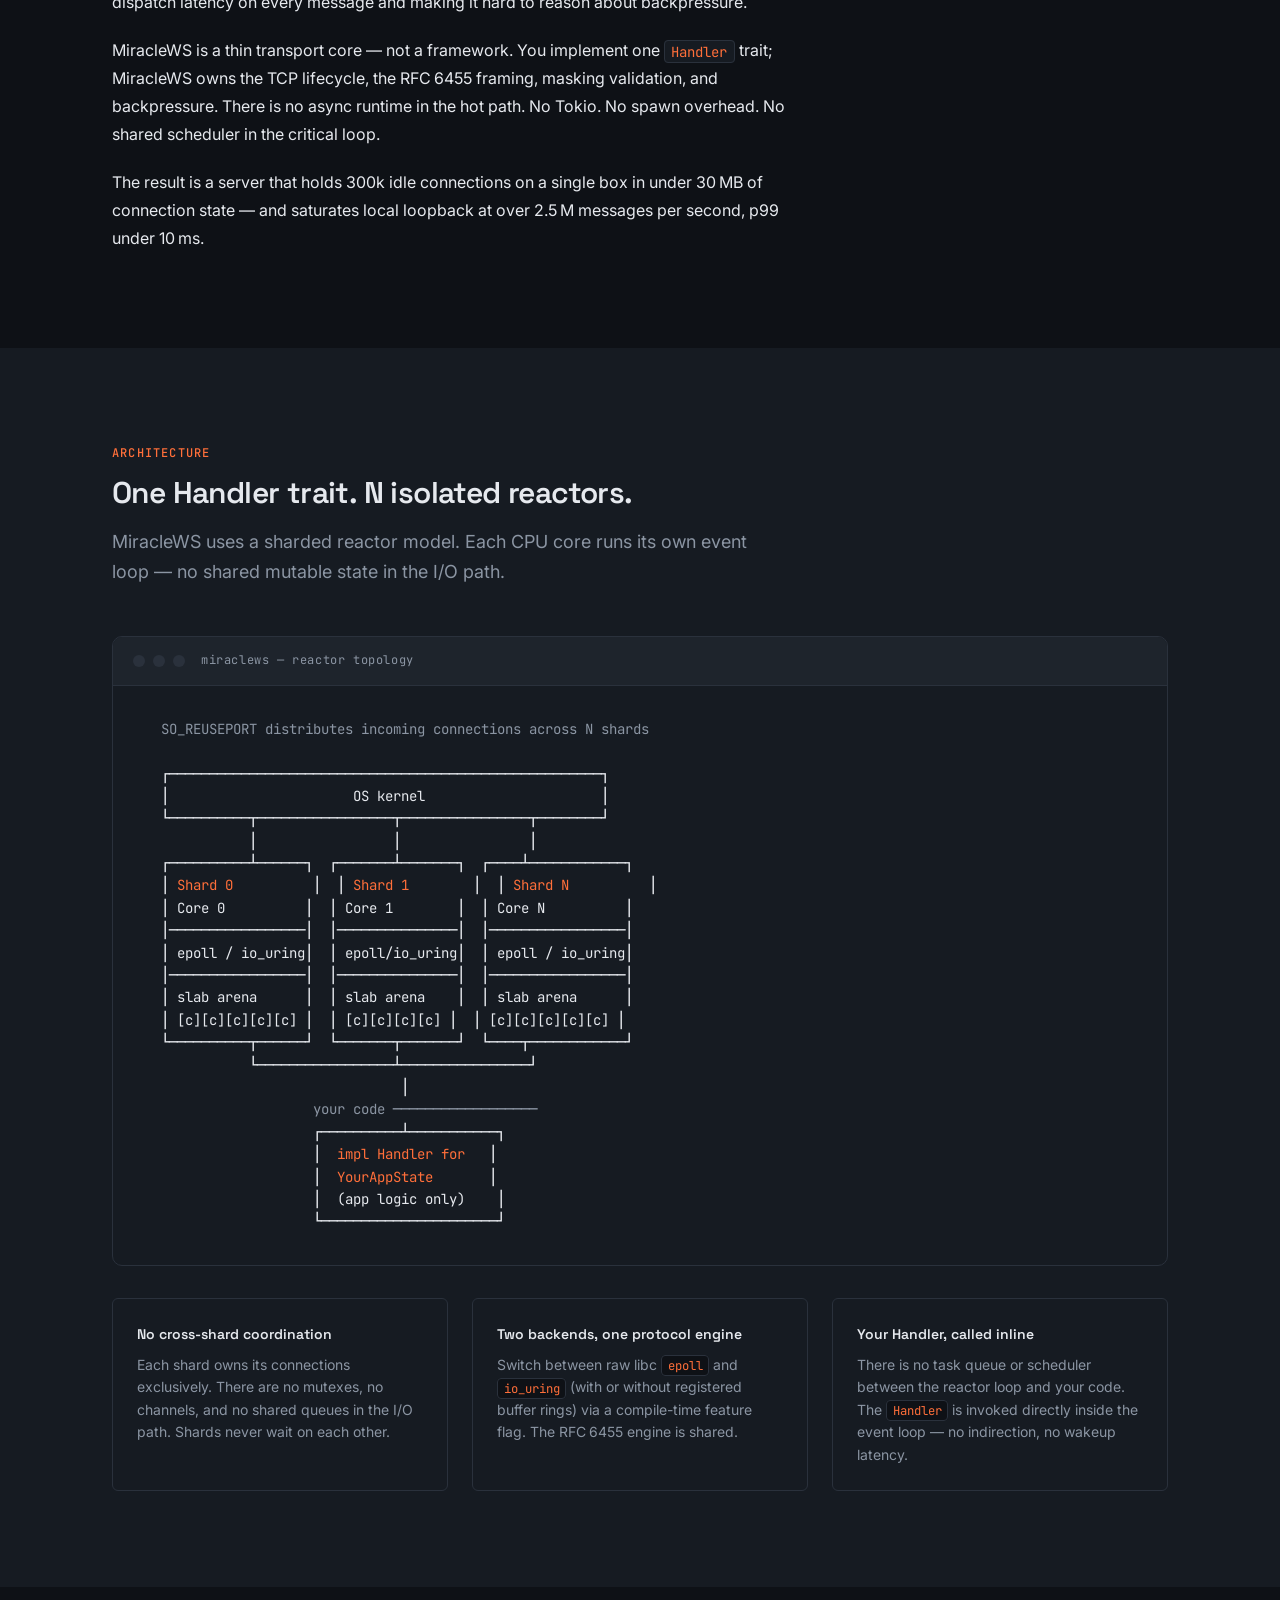
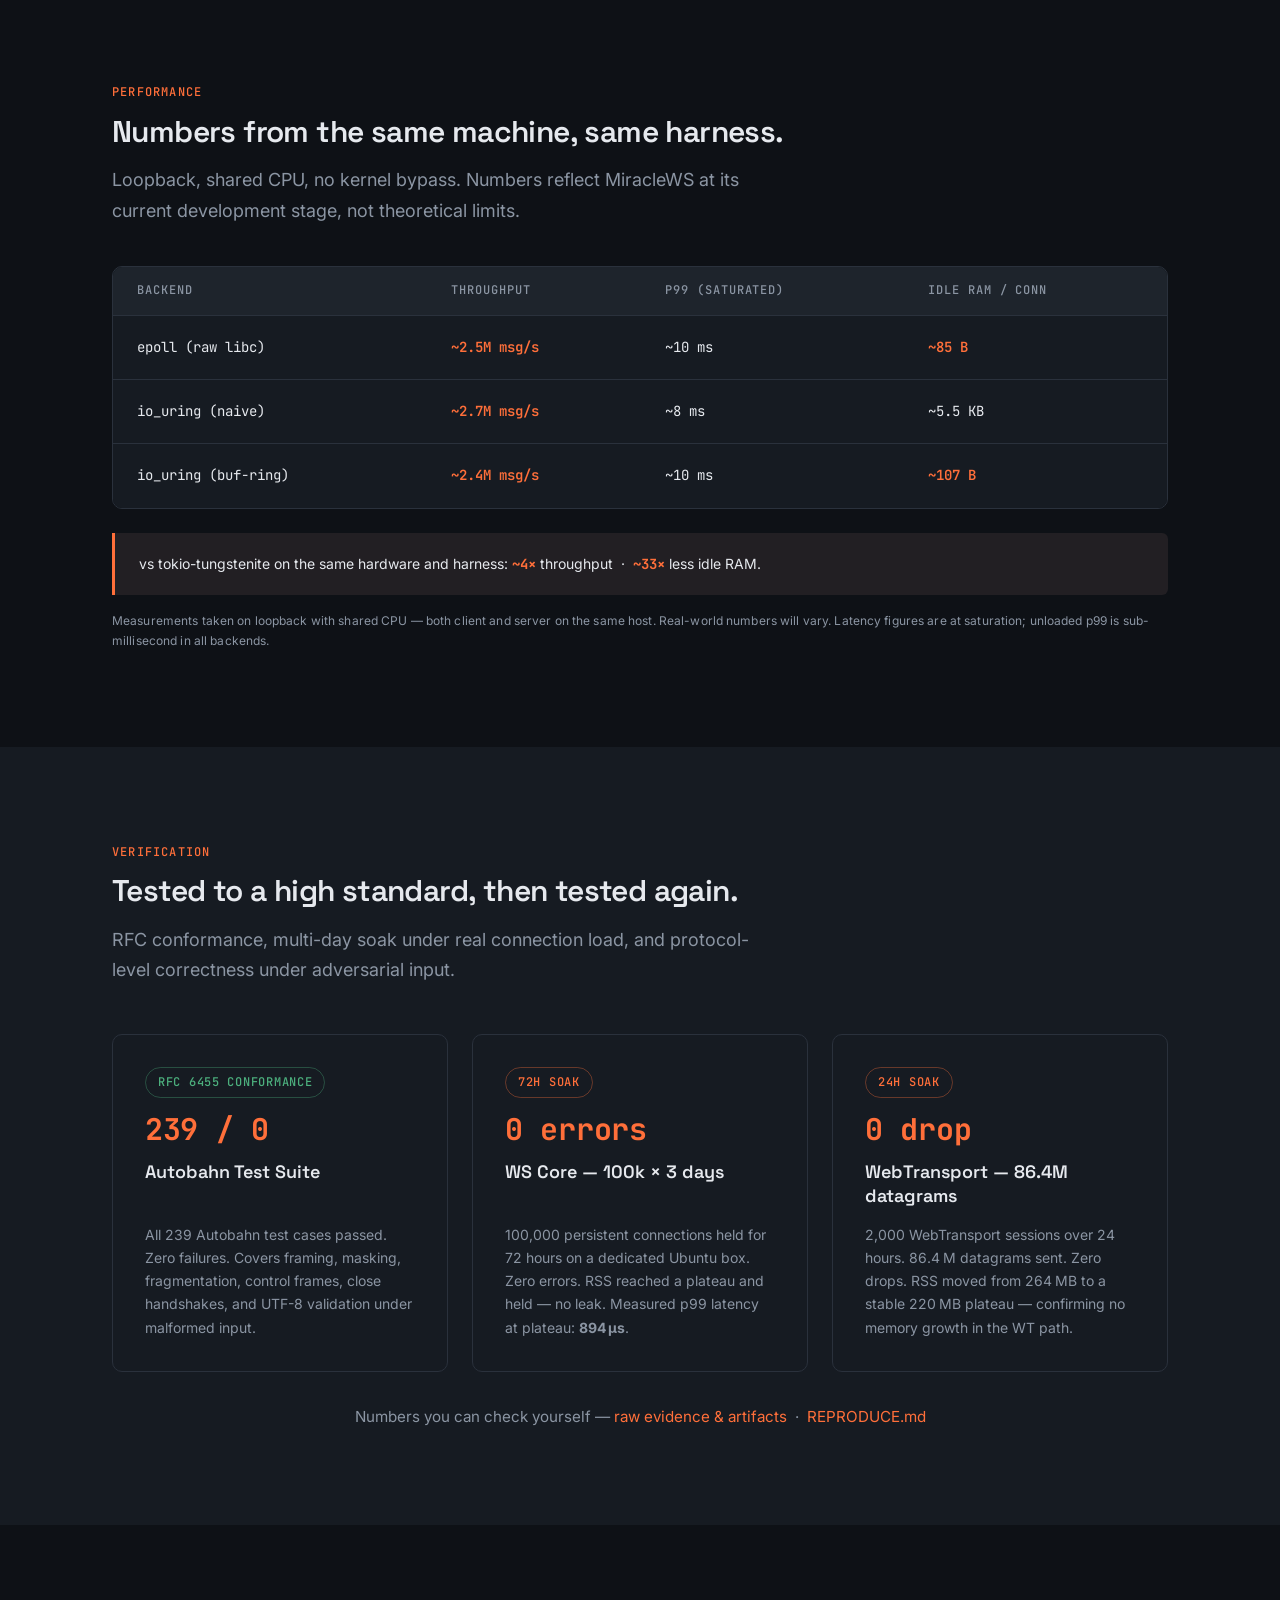
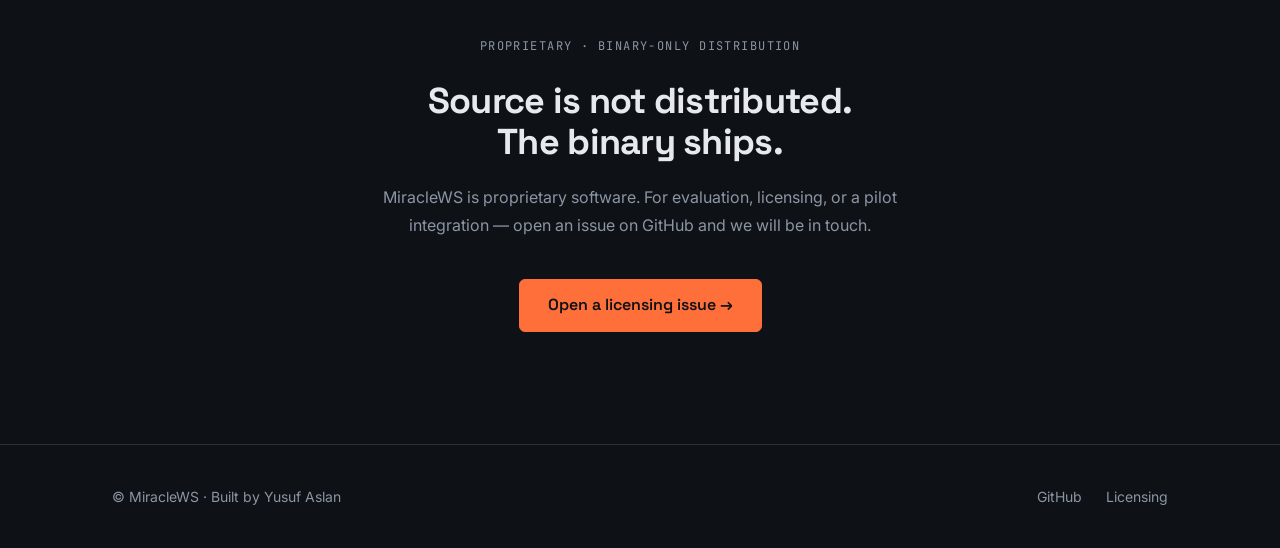
==== commit eb992e14: "Add reproducibility: REPRODUCE, EVALUATION, evidence/ (raw soak CSV + RSS plot, Autobahn, bench) Add" ====
--- a/docs/index.html
+++ b/docs/index.html
@@ -349,6 +349,12 @@
           </div>
 
         </div>
+        <p style="text-align:center;margin-top:32px;color:#8B95A3;font-size:0.95rem">
+          Numbers you can check yourself —
+          <a href="https://github.com/pikyusufaslan/miraclews/tree/main/evidence" style="color:#FF6F3A;text-decoration:none">raw evidence &amp; artifacts</a>
+          &nbsp;·&nbsp;
+          <a href="https://github.com/pikyusufaslan/miraclews/blob/main/REPRODUCE.md" style="color:#FF6F3A;text-decoration:none">REPRODUCE.md</a>
+        </p>
       </div>
     </section>
 
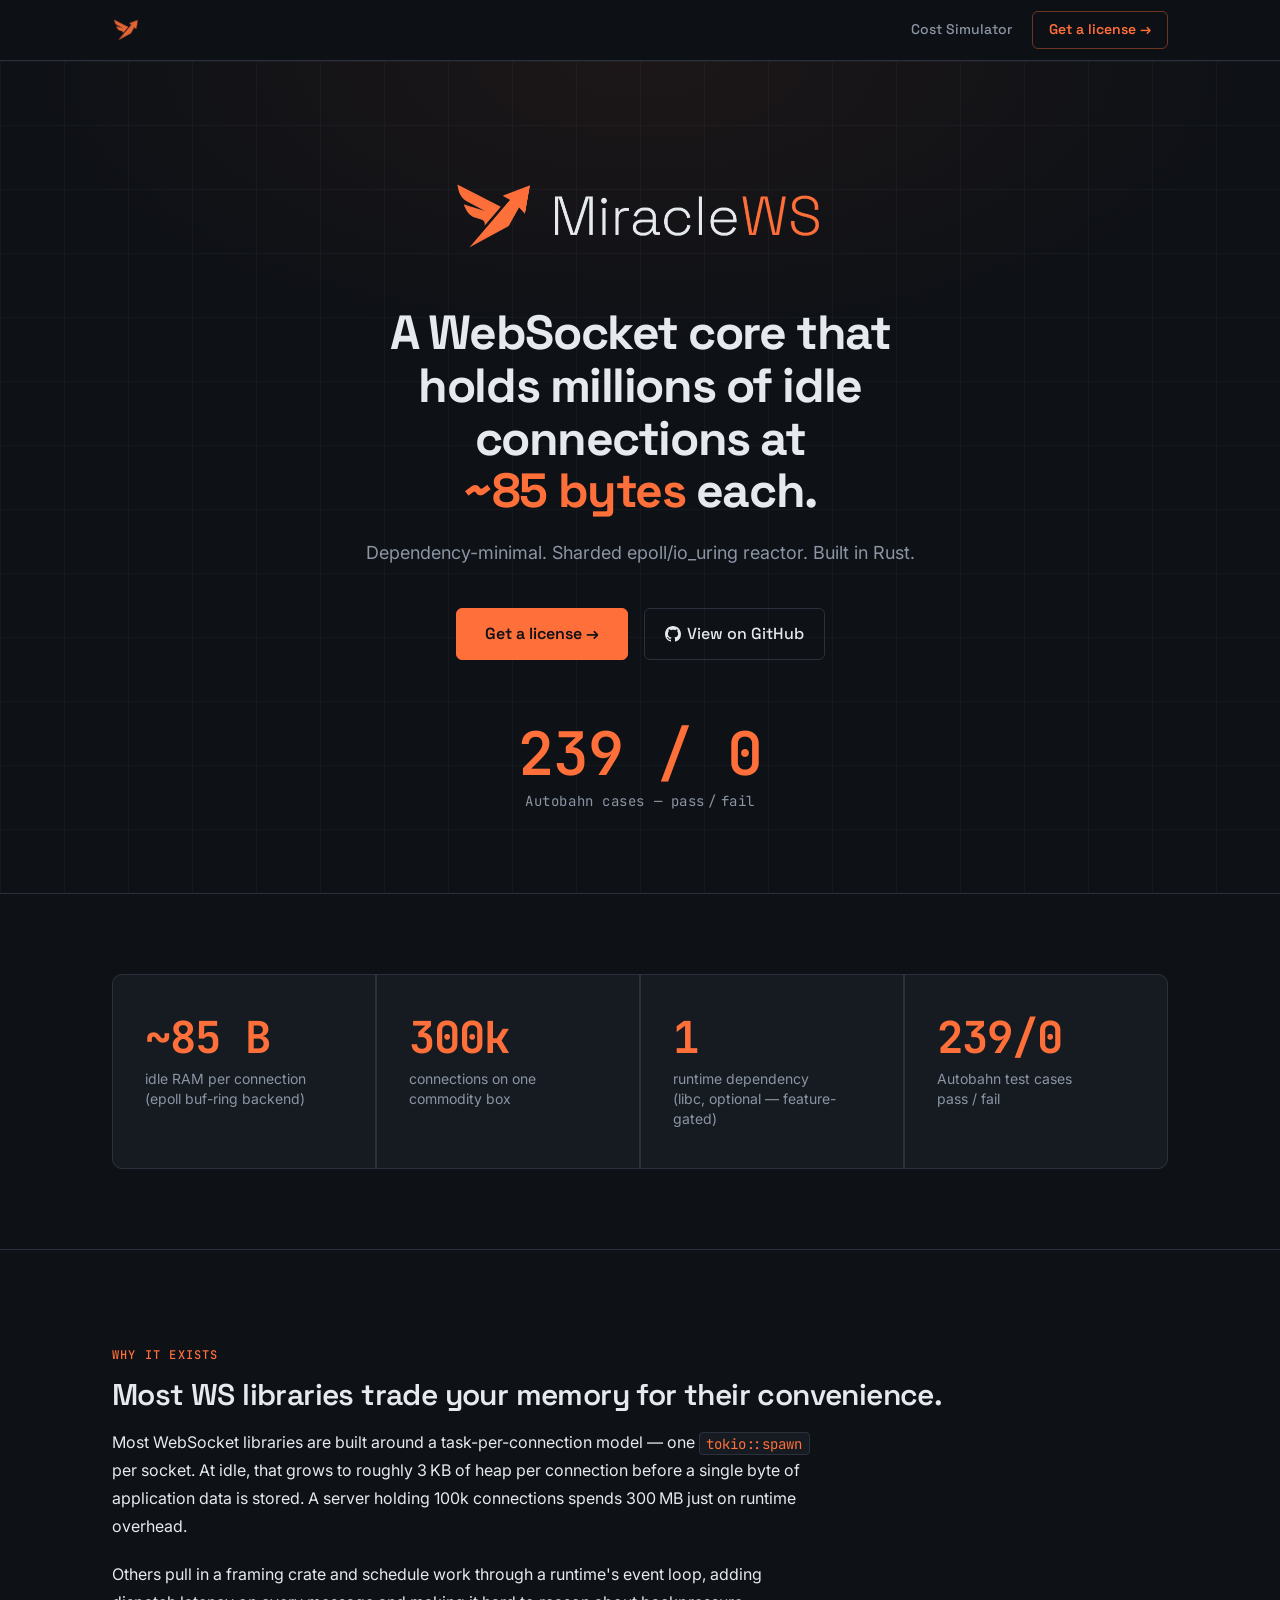
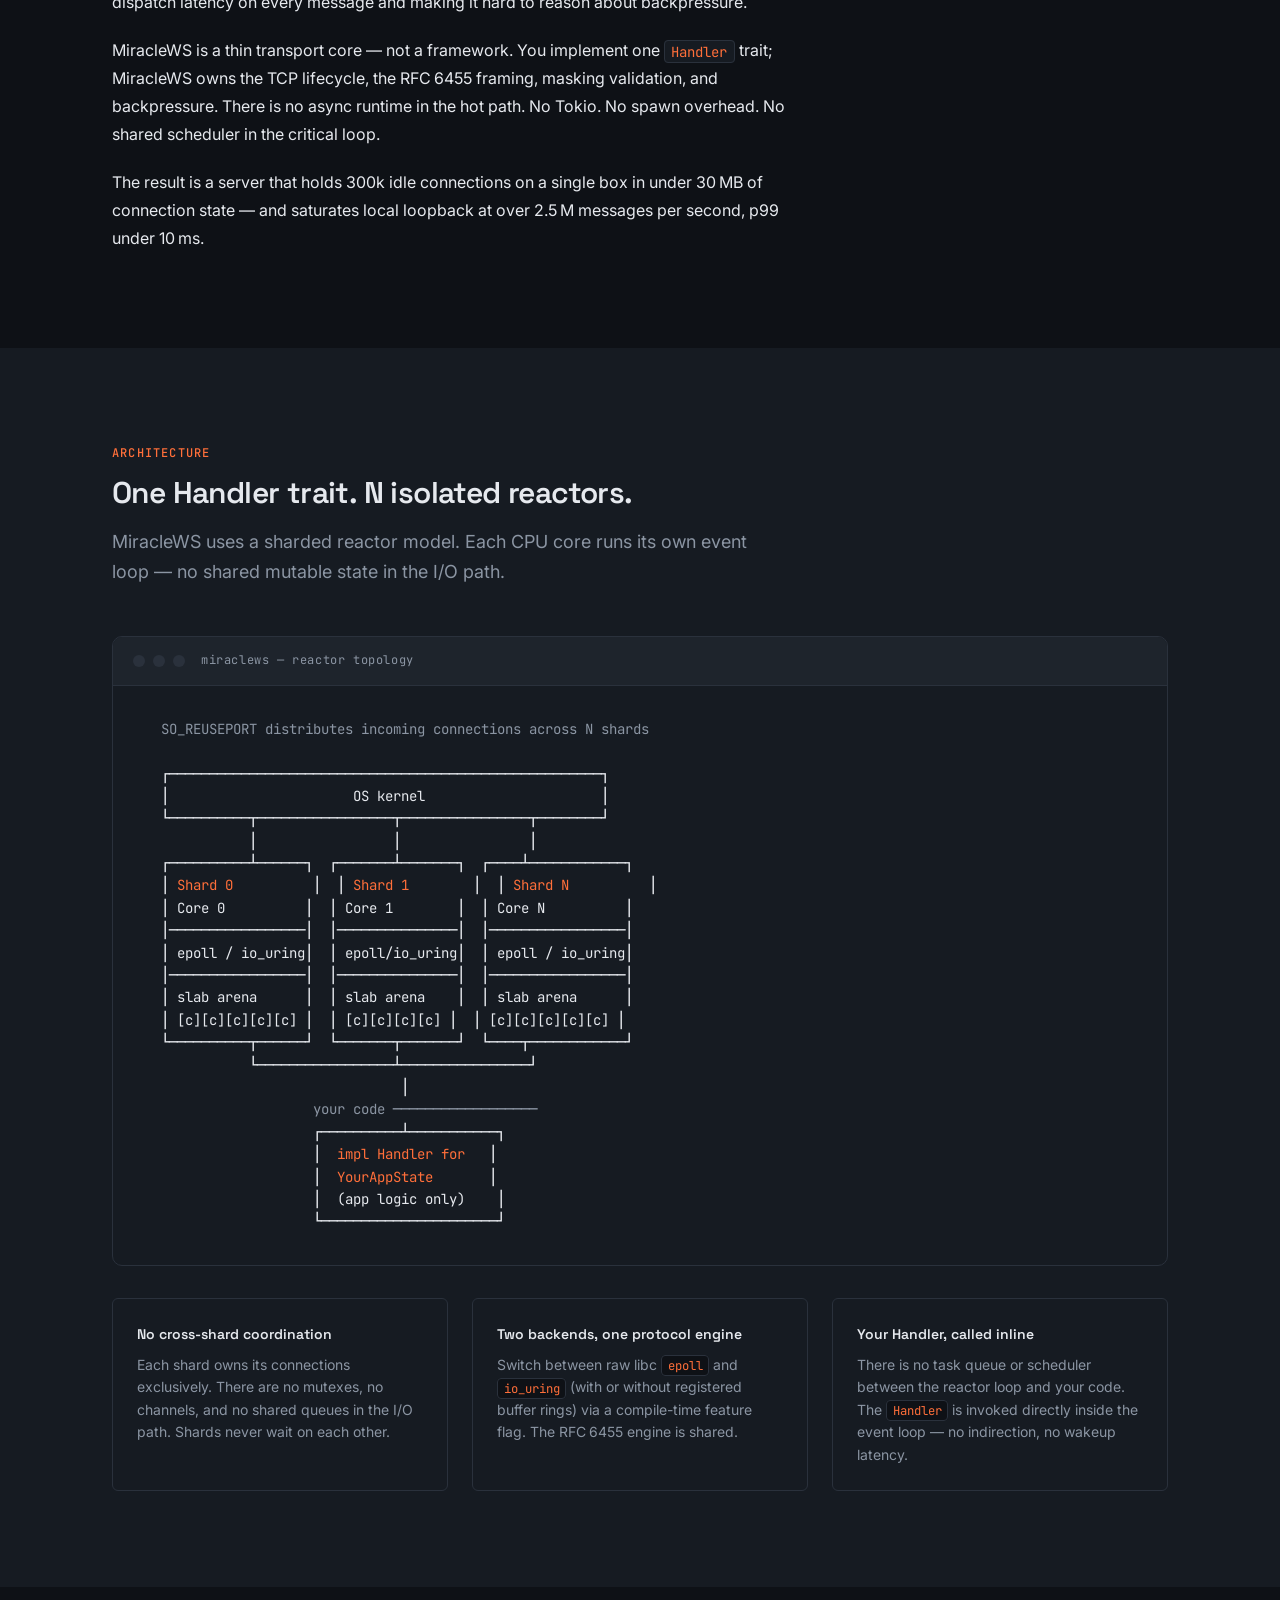
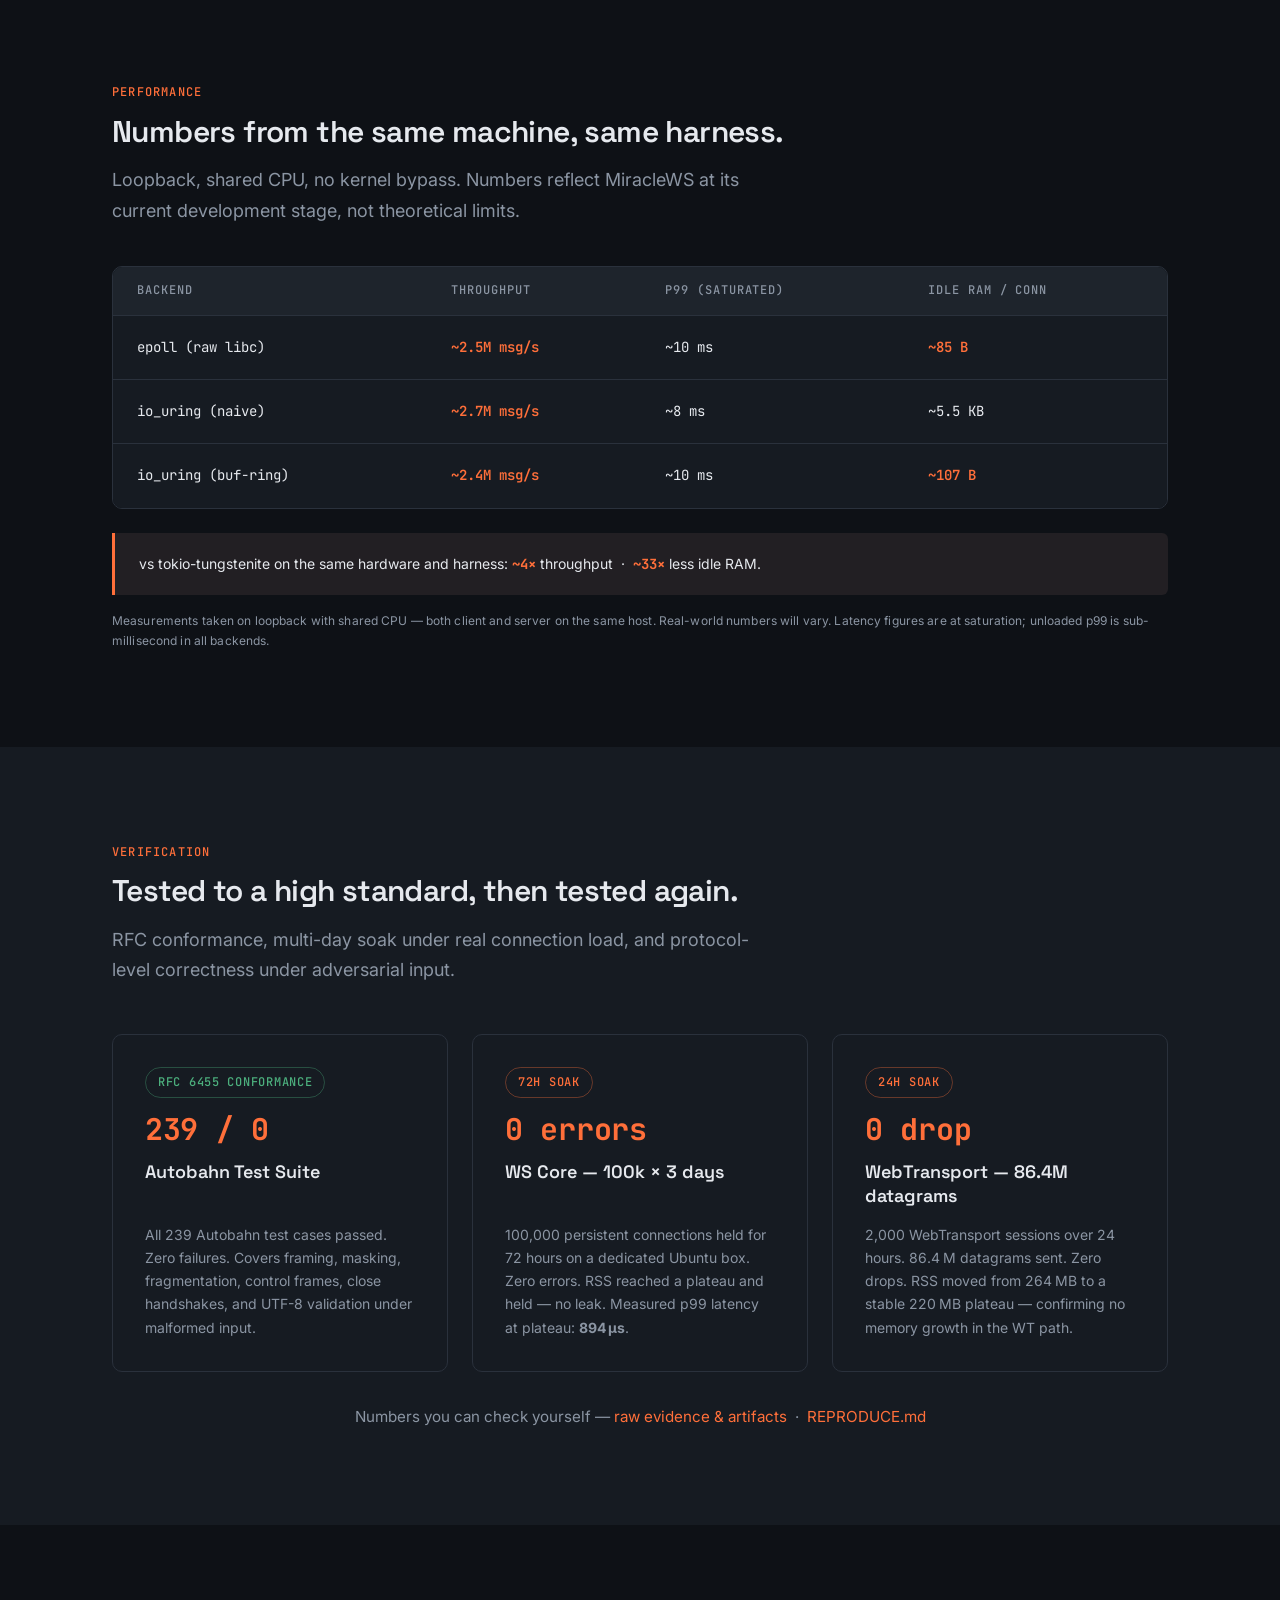
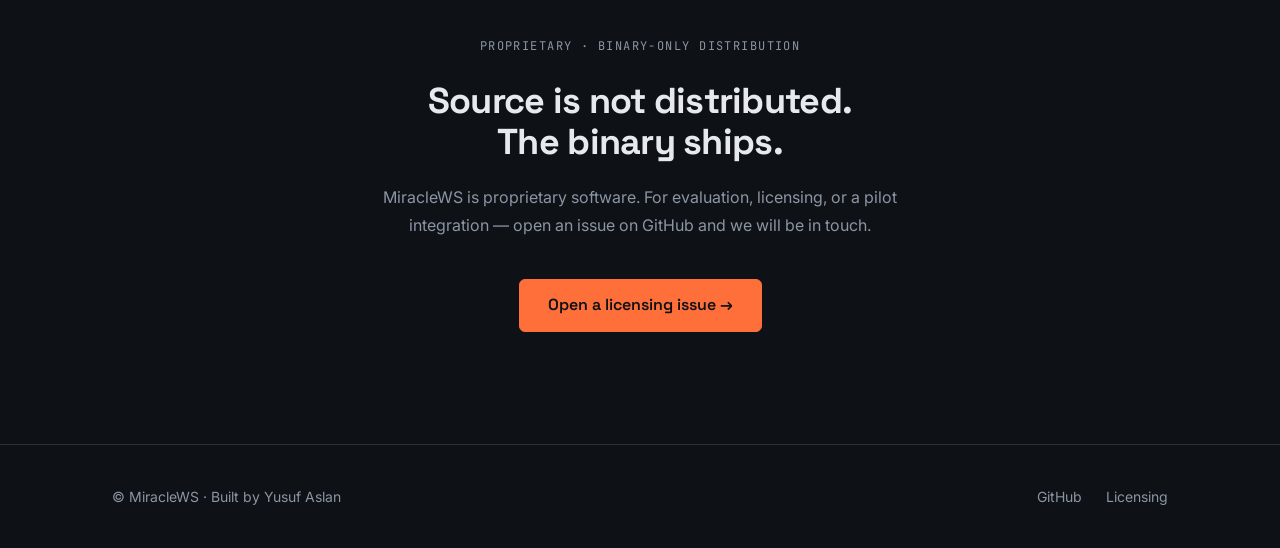
==== commit 5deb9b46: "feat(cost-sim): SaaS tab + tab switching + dated labels + landing nav-link - SaaS tab: editable prov" ====
--- a/docs/index.html
+++ b/docs/index.html
@@ -38,9 +38,12 @@
       <a href="#hero" class="nav__logo" aria-label="MiracleWS — back to top">
         <img src="assets/logo-mark.png" alt="MiracleWS mark" height="28" width="28" />
       </a>
-      <a href="https://github.com/pikyusufaslan/miraclews/issues" class="nav__cta">
-        Get a license →
-      </a>
+      <div class="nav__links">
+        <a href="cost.html" class="nav__link">Cost Simulator</a>
+        <a href="https://github.com/pikyusufaslan/miraclews/issues" class="nav__cta">
+          Get a license →
+        </a>
+      </div>
     </div>
   </nav>
 
--- a/docs/style.css
+++ b/docs/style.css
@@ -175,6 +175,26 @@
 .nav__logo img {
   height: 28px;
   width: auto;
+}
+
+.nav__links {
+  display: flex;
+  align-items: center;
+  gap: 1.25rem;
+}
+
+.nav__link {
+  font-family: var(--font-display);
+  font-size: var(--text-sm);
+  font-weight: 500;
+  color: var(--muted);
+  transition: color 0.15s ease;
+}
+
+.nav__link:hover,
+.nav__link:focus-visible {
+  color: var(--text);
+  outline: none;
 }
 
 .nav__cta {
